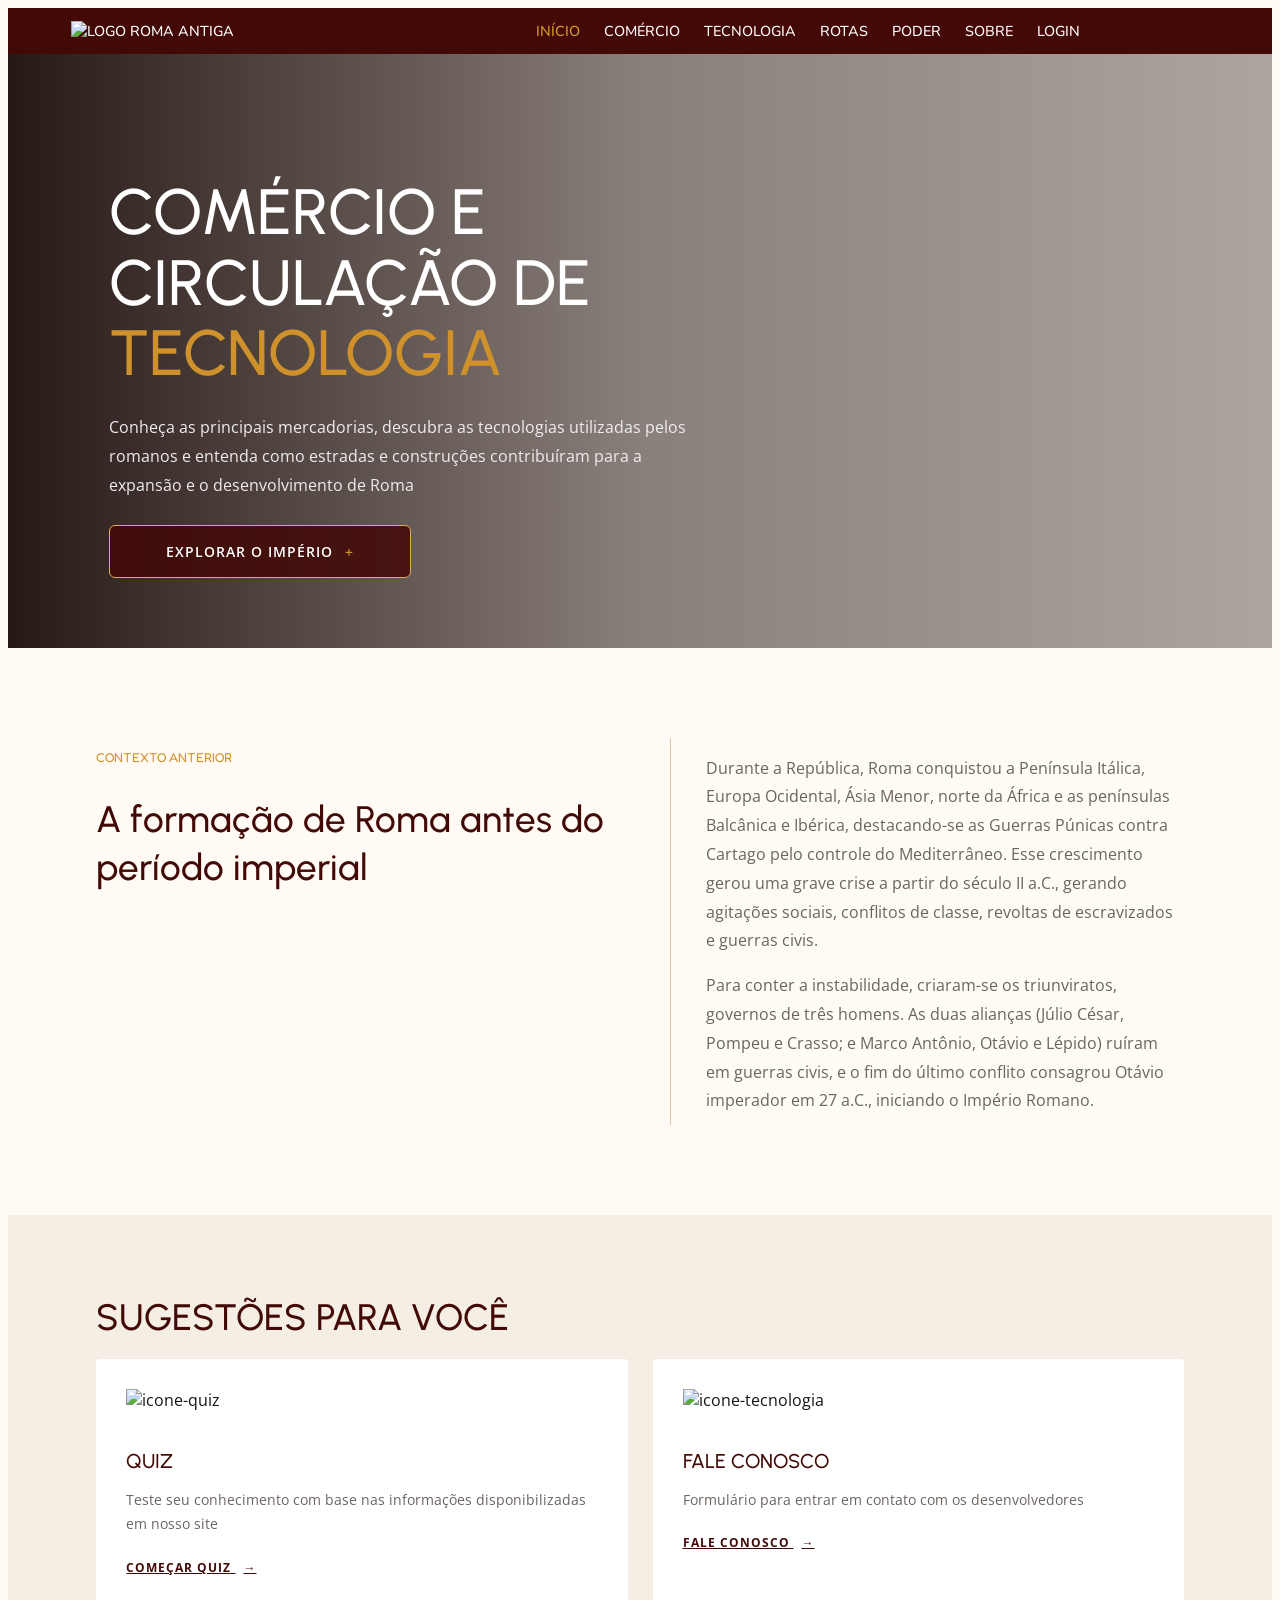
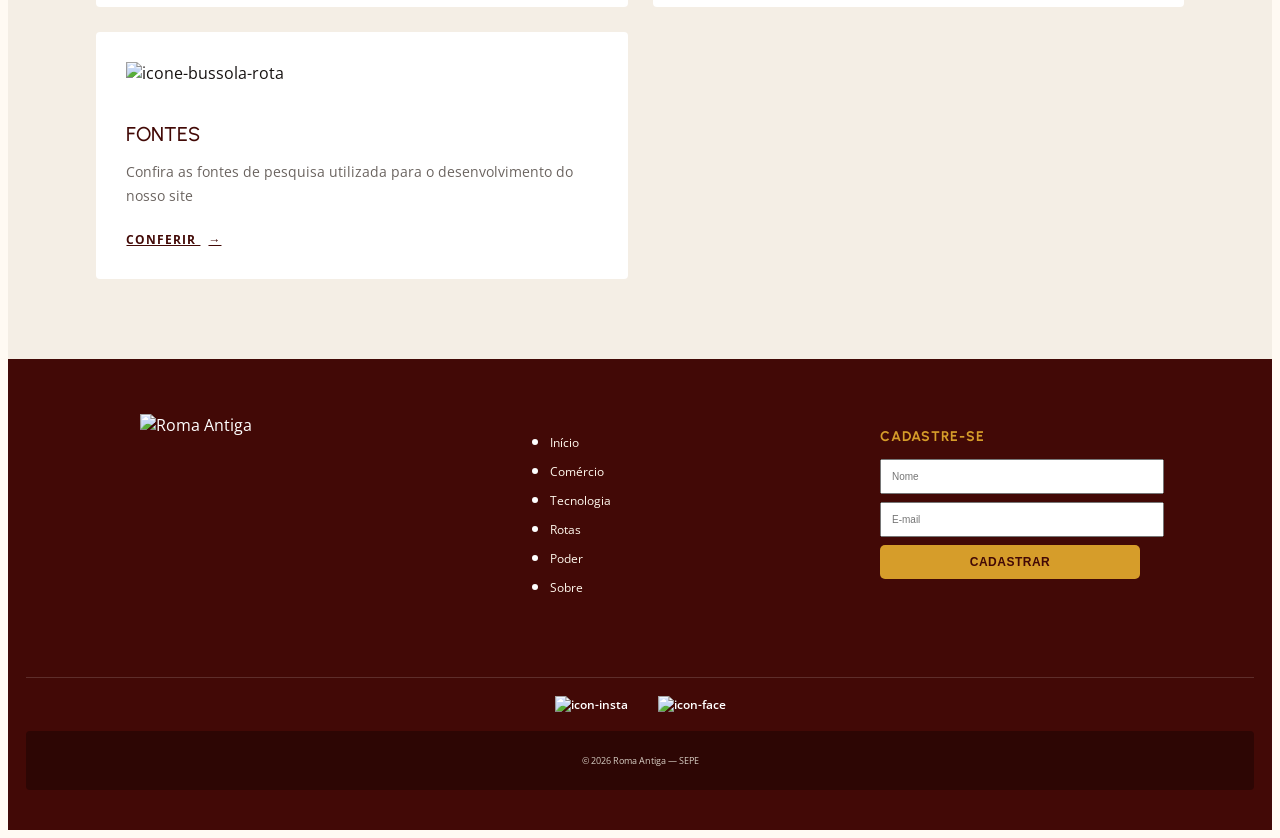
==== index.html @ 254477a2 "atualizando arquivos" ====
<!doctype html>
<html lang="pt-BR">
  <head>
    <meta charset="UTF-8" />
    <meta name="viewport" content="width=device-width, initial-scale=1.0" />

    <title>Página Inicial | Roma Antiga</title>

    <link rel="stylesheet" href="HTML/CSS/reset.css" />
    <link rel="stylesheet" href="HTML/CSS/style.css" />

    <link rel="preconnect" href="https://fonts.googleapis.com" />
    <link rel="preconnect" href="https://fonts.gstatic.com" crossorigin />

    <link
      href="https://fonts.googleapis.com/css2?family=Cinzel:wght@400;500;600;700&family=Ibarra+Real+Nova:wght@400;500;600&family=Open+Sans:wght@300;400;500;600&display=swap"
      rel="stylesheet"
    />
  </head>

  <body>
    <header>
      <a href="index.html"><img src="HTML/CSS/IMG/ROMA.jpg" alt="Logo Roma Antiga" /></a>

      <nav>
        
        <ul>
          <li><a class="ativo" href="index.html">Início</a></li>
          <li><a href="HTML/comercio.html">Comércio</a></li>
          <li><a href="HTML/tecnologia.html">Tecnologia</a></li>
          <li><a href="HTML/rotas.html">Rotas</a></li>
          <li><a href="HTML/poder.html">Poder</a></li>
          <li><a href="HTML/sobre.html">Sobre</a></li>
          <li><a href="HTML/login.html">Login</a></li>
        </ul>
      </nav>
    </header>

    <main>
      <section class="banner">
        <div class="banner-conteudo">
          <h1>
            COMÉRCIO E<br />
            CIRCULAÇÃO DE<br />
            <span>TECNOLOGIA</span>
          </h1>

          <p class="banner-texto">
            Conheça as principais mercadorias, descubra as tecnologias
            utilizadas pelos romanos e entenda como estradas e construções
            contribuíram para a expansão e o desenvolvimento de Roma
          </p>

          <details class="explorar">
            <summary>EXPLORAR O IMPÉRIO</summary>

            <div class="conteudo">
              <h2>O Que Foi O Império Romano?</h2>

              <p>
                O Império Romano foi a terceira e última fase da civilização
                romana, iniciada em 27 a.C. com a coroação de Otávio Augusto.
                Esse período se caracterizou pela forte centralização do poder
                político nas mãos do imperador, removendo a antiga autoridade do
                Senado, e marcou o auge econômico, militar e a máxima expansão
                territorial de Roma.
              </p>

              <p>
                Essa era chegou ao fim em 476 d.C. em sua região ocidental, após
                um longo processo de crise interna e invasões de povos bárbaros.
                O colapso foi selado com a destituição de Rômulo Augusto, o
                último imperador, evento histórico que determinou o encerramento
                da Idade Antiga e o início da Idade Média.
              </p>
            </div>
          </details>
        </div>
      </section>

      <section class="introducao">
        <div class="introducao-titulo">
          <div>
            <p id="mini-titulo">CONTEXTO ANTERIOR</p>
            <h2>A formação de Roma antes do período imperial</h2>
          </div>
        </div>
        <div class="introducao-texto">
          <p>
            Durante a República, Roma conquistou a Península Itálica, Europa
            Ocidental, Ásia Menor, norte da África e as penínsulas Balcânica e
            Ibérica, destacando-se as Guerras Púnicas contra Cartago pelo
            controle do Mediterrâneo. Esse crescimento gerou uma grave crise a
            partir do século II a.C., gerando agitações sociais, conflitos de
            classe, revoltas de escravizados e guerras civis.
          </p>
          <p>
            Para conter a instabilidade, criaram-se os triunviratos, governos de
            três homens. As duas alianças (Júlio César, Pompeu e Crasso; e Marco
            Antônio, Otávio e Lépido) ruíram em guerras civis, e o fim do último
            conflito consagrou Otávio imperador em 27 a.C., iniciando o Império
            Romano.
          </p>
        </div>
      </section>

      <section class="exploracao">
        <h2>SUGESTÕES PARA VOCÊ</h2>
        <div class="cards">
          <div class="card">
            <div class="card-imagem">
              <img src="HTML/CSS/IMG/quiz.png" alt="icone-quiz" />
            </div>
            <h3>QUIZ</h3>

            <p>
              Teste seu conhecimento com base nas informações disponibilizadas
              em nosso site
            </p>

            <a href="HTML/quiz.html">
              COMEÇAR QUIZ
              <span>→</span>
            </a>
          </div>

          <div class="card">
            <div class="card-imagem">
              <img src="HTML/CSS/IMG/fale-conosco.png" alt="icone-tecnologia" />
            </div>

            <h3>FALE CONOSCO</h3>

            <p>Formulário para entrar em contato com os desenvolvedores</p>

            <a href="HTML/forms.html">
              FALE CONOSCO
              <span>→</span>
            </a>
          </div>

          <div class="card">
            <div class="card-imagem">
              <img
                src="HTML/CSS/IMG/fonte-pesquisa.png"
                alt="icone-bussola-rota"
              />
            </div>

            <h3>FONTES</h3>

            <p>
              Confira as fontes de pesquisa utilizada para o desenvolvimento do
              nosso site
            </p>

            <a href="HTML/fontes.html">
              CONFERIR
              <span>→</span>
            </a>
          </div>
        </div>
      </section>

    </main>

    <footer>
      <div class="footer-container">
        <div class="footer-info">
          <img id="logo-Footer" src="HTML/CSS/IMG/ROMA.jpg" alt="Roma Antiga" />
        </div>

        <div class="footer-links">
          <nav>
          <ul>
            <li><a href="index.html">Início</a></li>
            <li><a href="HTML/comercio.html">Comércio</a></li>
            <li><a href="HTML/tecnologia.html">Tecnologia</a></li>
            <li><a href="HTML/rotas.html">Rotas</a></li>
            <li><a href="HTML/poder.html">Poder</a></li>
            <li><a href="HTML/sobre.html">Sobre</a></li>
          </ul>
        </nav>
        </div>

        <div class="footer-cadastro">
          <h3>CADASTRE-SE</h3>

          <input type="text" placeholder="Nome" />
          <input type="email" placeholder="E-mail" />

          <button type="submit">CADASTRAR</button>
        </div>
      </div>

      <div class="footer-redes">
        <a href="https://wa.me/5547996095892" target="_blank"
          ><img src="HTML/CSS/IMG/whatsapp 1.svg" alt="icon-insta"
        /></a>
        <a href="https://www.instagram.com/romaantigasepe/" target="_blank"
          ><img src="HTML/CSS/IMG/instagram 1.svg" alt="icon-face"
        /></a>
      </div>

      <div class="footer-bottom">
        <p>© 2026 Roma Antiga — SEPE</p>
      </div>
    </footer>
    <script src="HTML/CSS/JS/login.js"></script>
  </body>
</html>
---- HTML/CSS/style.css ----
@import url("header.css");
@import url("footer.css");
@import url("https://fonts.googleapis.com/css2?family=Epilogue:ital,wght@0,100..900;1,100..900&family=Fredoka:wght@300..700&family=Nunito:ital,wght@0,200..1000;1,200..1000&family=Oswald:wght@200..700&family=Urbanist:ital,wght@0,100..900;1,100..900&display=swap");

:root {
  --vinho: #420906;
  --vinho-claro: #7b1e17;
  --dourado: #cf912b;
  --creme: #fffaf3;
  --branco: #fff;
  --texto: #171312;
  --cinza: #6b6460;
}

html {
  scroll-behavior: smooth;
  user-select: none;
}

body {
  background: var(--creme);
  color: var(--texto);
  font-family: "Open Sans", sans-serif;
}

h1,
h2,
h3 {
  font-weight: 500;
  font-family: "Urbanist", sans-serif;
}

.banner {
  align-items: center;
  min-height: 520px;
  padding: 45px 6%;
  background:
    linear-gradient(90deg, #140503eb, #14050380, #14050359),
    url("IMG/Roma-Antiga.webp") center / cover;
  color: var(--branco);
}

.banner h1 {
  line-height: 1.1;
  margin-bottom: 25px;
  font-size: clamp(2.5rem, 5vw, 4.5rem);
}

.banner h1 span {
  color: var(--dourado);
}

.banner-texto {
  max-width: 600px;
  margin-bottom: 25px;
  color: #eee;
  line-height: 1.8;
}

#mini-titulo {
  color: var(--dourado);
  font-size: 0.8rem;
  font-family: "Fredoka",sans-serif;
}

.explorar {
  width: 100%;
  max-width: 300px;
  color: var(--branco);
  background: #420906dc;
  border: 1px solid #e0ad55;
  border-radius: 6px;
}

.explorar summary {
  padding: 16px;
  text-align: center;
  font-size: 0.85rem;
  font-weight: 600;
  letter-spacing: 1px;
  cursor: pointer;
  list-style: none;
}


.explorar summary::after {
  content: "+";
  margin-left: 12px;
  color: var(--dourado);
}

.explorar[open] summary::after {
  content: "−";
}

.explorar .conteudo {
  padding: 0 20px 20px;
}

.explorar h2 {
  color: var(--dourado);
  font-size: 1.3rem;
  margin-bottom: 10px;
}

.explorar p {
  font-size: 0.9rem;
  line-height: 1.7;
  margin-bottom: 12px;
}

.introducao {
  max-width: 1600px;
  margin: auto;
  padding: 60px 7%;
  display: grid;
  grid-template-columns: 1fr;
  gap: 25px;
}

.introducao h2 {
  color: var(--vinho);
  font-size: clamp(1.7rem, 3vw, 2.3rem);
  line-height: 1.3;
}

.introducao-texto {
  padding: 25px 0 0;
  border-left: 0;
  border-top: 1px solid #d8c7aa;
}

.introducao-texto p {
  color: var(--cinza);
  line-height: 1.8;
  margin-bottom: 10px;
}

.introducao-texto p:last-child {
  margin-bottom: none;
}


.exploracao {
  padding: 55px 6%;
  background: #f4eee5;
}

.exploracao > h2 {
  max-width: 1200px;
  margin: 0 auto 20px;
  color: var(--vinho);
  font-size: clamp(1.5rem, 3vw, 2.3rem);
}

.cards {
  max-width: 1200px;
  margin: auto;
  display: grid;
  grid-template-columns: 1fr;
  gap: 25px;
}

.card {
  padding: 30px;
  background: var(--branco);
  transition: 0.3s;
  border-radius: 4px;
}

.card:hover {
  transform: translateY(-5px);
  box-shadow: 0 12px 25px #42090618;
}

.card-imagem img {
  width: 38px;
  height: 38px;
  object-fit: contain;
  margin-bottom: 18px;
}

.card h3 {
  color: var(--vinho);
  font-size: 1.25rem;
  margin-bottom: 10px;
}

.card p {
  color: var(--cinza);
  font-size: 0.9rem;
  line-height: 1.7;
  margin-bottom: 18px;
}

.card a {
  color: var(--vinho);
  font-size: 0.75rem;
  font-weight: 700;
  letter-spacing: 1px;
}

.card a:hover {
  color: var(--dourado);
}

.card a span {
  margin-left: 8px;
}

@media (min-width: 768px) {

  .banner {
    min-height: auto;
    padding: 70px 8%;
  }

  .introducao {
    padding: 90px 7%;
    grid-template-columns: 1fr 1fr;
    gap: 60px;
  }

  .introducao-texto {
    padding-left: 35px;
    padding-top: 0;
    border-left: 1px solid #d8c7aa;
    border-top: 0;
  }

  .cards {
    grid-template-columns: repeat(2, minmax(0, 1fr));
  }

  .exploracao {
    padding: 80px 7%;
  }
}
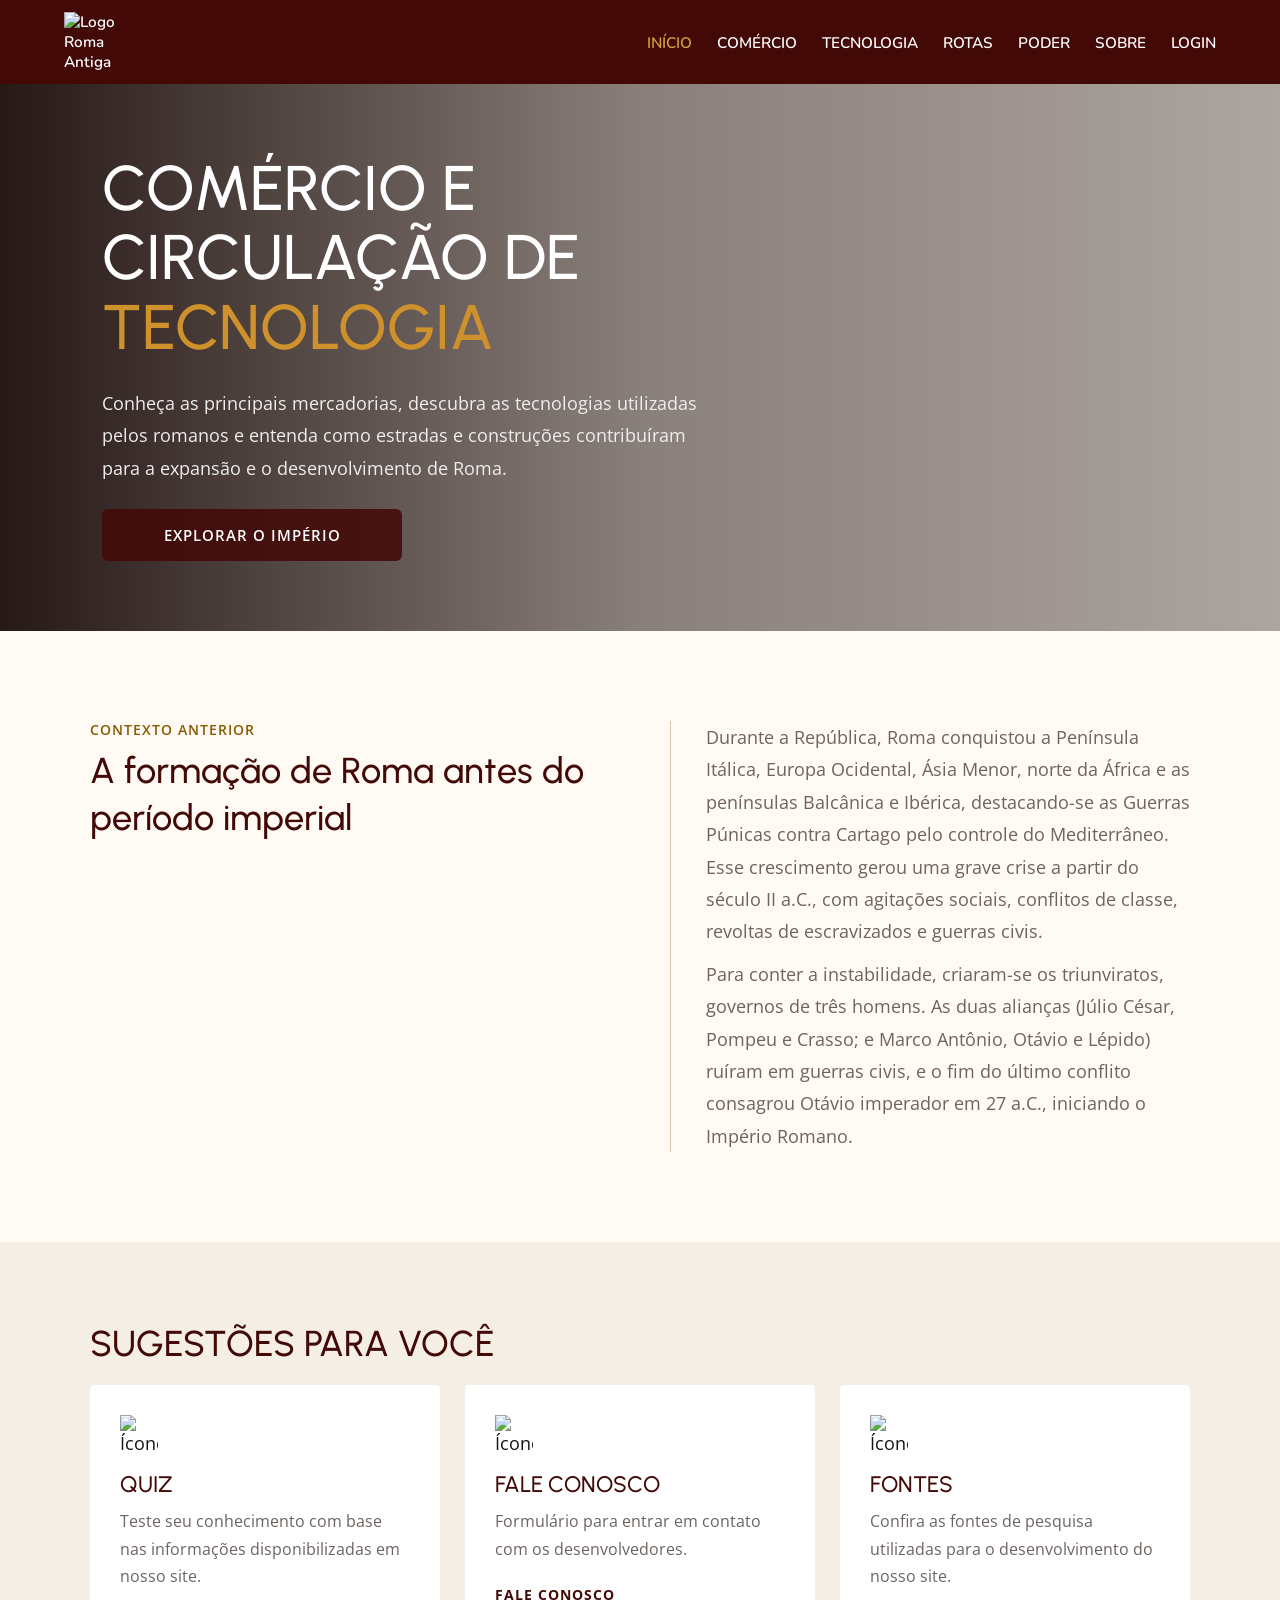
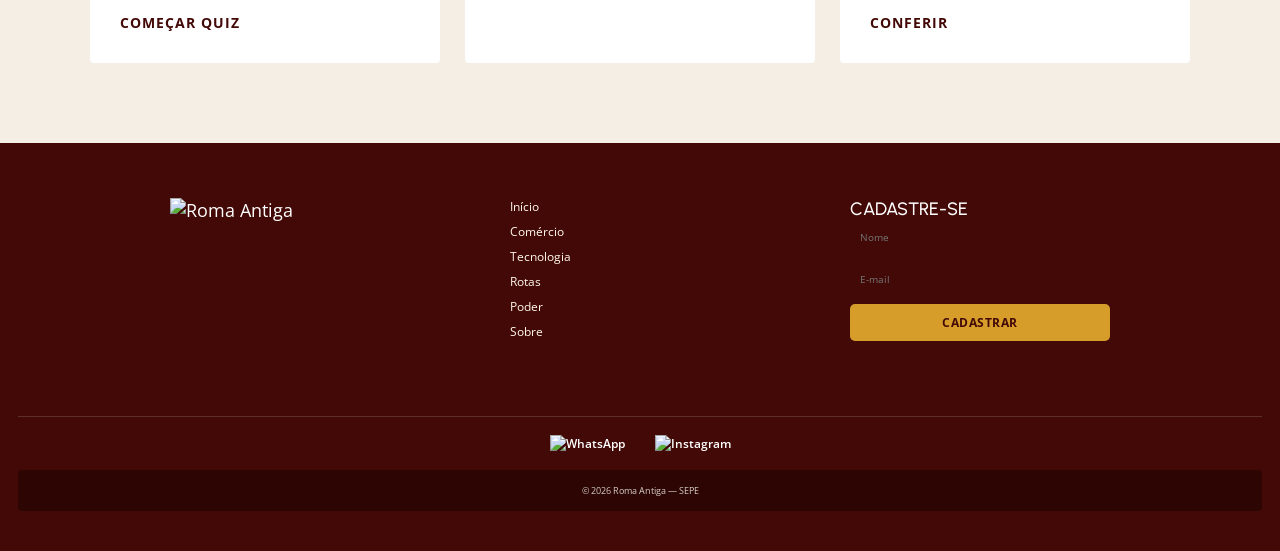
==== commit df281bba: "atualizações" ====
--- a/index.html
+++ b/index.html
@@ -11,87 +11,77 @@
 
     <link rel="preconnect" href="https://fonts.googleapis.com" />
     <link rel="preconnect" href="https://fonts.gstatic.com" crossorigin />
-
     <link
-      href="https://fonts.googleapis.com/css2?family=Cinzel:wght@400;500;600;700&family=Ibarra+Real+Nova:wght@400;500;600&family=Open+Sans:wght@300;400;500;600&display=swap"
+      href="https://fonts.googleapis.com/css2?family=Cinzel:wght@400;500;600;700&family=Ibarra+Real+Nova:wght@400;500;600&family=Open+Sans:wght@300;400;500;600&family=Urbanist:wght@400;500;600;700&display=swap"
       rel="stylesheet"
     />
   </head>
 
   <body>
     <header>
-      <a href="index.html"><img src="HTML/CSS/IMG/ROMA.jpg" alt="Logo Roma Antiga" /></a>
+      <a href="index.html">
+        <img src="HTML/CSS/IMG/ROMA.jpg" alt="Logo Roma Antiga" />
+      </a>
 
       <nav>
-        
         <ul>
-          <li><a class="ativo" href="index.html">Início</a></li>
-          <li><a href="HTML/comercio.html">Comércio</a></li>
-          <li><a href="HTML/tecnologia.html">Tecnologia</a></li>
-          <li><a href="HTML/rotas.html">Rotas</a></li>
-          <li><a href="HTML/poder.html">Poder</a></li>
-          <li><a href="HTML/sobre.html">Sobre</a></li>
-          <li><a href="HTML/login.html">Login</a></li>
+          <li><a class="ativo" href="index.html">INÍCIO</a></li>
+          <li><a href="HTML/comercio.html">COMÉRCIO</a></li>
+          <li><a href="HTML/tecnologia.html">TECNOLOGIA</a></li>
+          <li><a href="HTML/rotas.html">ROTAS</a></li>
+          <li><a href="HTML/poder.html">PODER</a></li>
+          <li><a href="HTML/sobre.html">SOBRE</a></li>
+          <li><a href="HTML/login.html">LOGIN</a></li>
         </ul>
       </nav>
     </header>
 
     <main>
-      <section class="banner">
-        <div class="banner-conteudo">
-          <h1>
-            COMÉRCIO E<br />
-            CIRCULAÇÃO DE<br />
-            <span>TECNOLOGIA</span>
-          </h1>
+      <section id="banner">
+        <h1>COMÉRCIO E CIRCULAÇÃO DE <span>TECNOLOGIA</span></h1>
 
-          <p class="banner-texto">
-            Conheça as principais mercadorias, descubra as tecnologias
-            utilizadas pelos romanos e entenda como estradas e construções
-            contribuíram para a expansão e o desenvolvimento de Roma
+        <p>
+          Conheça as principais mercadorias, descubra as tecnologias utilizadas
+          pelos romanos e entenda como estradas e construções contribuíram para
+          a expansão e o desenvolvimento de Roma.
+        </p>
+
+        <details>
+          <summary>EXPLORAR O IMPÉRIO</summary>
+
+          <h2>O que foi o Império Romano?</h2>
+
+          <p>
+            O Império Romano foi a terceira e última fase da civilização romana,
+            iniciada em 27 a.C. com a coroação de Otávio Augusto. Esse período
+            se caracterizou pela forte centralização do poder político nas mãos
+            do imperador, removendo a antiga autoridade do Senado, e marcou o
+            auge econômico, militar e a máxima expansão territorial de Roma.
           </p>
 
-          <details class="explorar">
-            <summary>EXPLORAR O IMPÉRIO</summary>
-
-            <div class="conteudo">
-              <h2>O Que Foi O Império Romano?</h2>
-
-              <p>
-                O Império Romano foi a terceira e última fase da civilização
-                romana, iniciada em 27 a.C. com a coroação de Otávio Augusto.
-                Esse período se caracterizou pela forte centralização do poder
-                político nas mãos do imperador, removendo a antiga autoridade do
-                Senado, e marcou o auge econômico, militar e a máxima expansão
-                territorial de Roma.
-              </p>
-
-              <p>
-                Essa era chegou ao fim em 476 d.C. em sua região ocidental, após
-                um longo processo de crise interna e invasões de povos bárbaros.
-                O colapso foi selado com a destituição de Rômulo Augusto, o
-                último imperador, evento histórico que determinou o encerramento
-                da Idade Antiga e o início da Idade Média.
-              </p>
-            </div>
-          </details>
-        </div>
+          <p>
+            Essa era chegou ao fim em 476 d.C. em sua região ocidental, após um
+            longo processo de crise interna e invasões de povos bárbaros. O
+            colapso foi selado com a destituição de Rômulo Augusto, o último
+            imperador, evento histórico que determinou o encerramento da Idade
+            Antiga e o início da Idade Média.
+          </p>
+        </details>
       </section>
 
-      <section class="introducao">
-        <div class="introducao-titulo">
-          <div>
-            <p id="mini-titulo">CONTEXTO ANTERIOR</p>
-            <h2>A formação de Roma antes do período imperial</h2>
-          </div>
-        </div>
-        <div class="introducao-texto">
+      <section id="contexto">
+        <h2>
+          <span>CONTEXTO ANTERIOR</span>
+          A formação de Roma antes do período imperial
+        </h2>
+
+        <div>
           <p>
             Durante a República, Roma conquistou a Península Itálica, Europa
             Ocidental, Ásia Menor, norte da África e as penínsulas Balcânica e
             Ibérica, destacando-se as Guerras Púnicas contra Cartago pelo
             controle do Mediterrâneo. Esse crescimento gerou uma grave crise a
-            partir do século II a.C., gerando agitações sociais, conflitos de
+            partir do século II a.C., com agitações sociais, conflitos de
             classe, revoltas de escravizados e guerras civis.
           </p>
           <p>
@@ -104,64 +94,41 @@
         </div>
       </section>
 
-      <section class="exploracao">
+      <section id="sugestoes">
         <h2>SUGESTÕES PARA VOCÊ</h2>
-        <div class="cards">
-          <div class="card">
-            <div class="card-imagem">
-              <img src="HTML/CSS/IMG/quiz.png" alt="icone-quiz" />
-            </div>
+
+        <ul>
+          <li>
+            <img src="HTML/CSS/IMG/quiz.png" alt="Ícone de quiz" />
             <h3>QUIZ</h3>
-
             <p>
               Teste seu conhecimento com base nas informações disponibilizadas
-              em nosso site
+              em nosso site.
             </p>
+            <a href="HTML/quiz.html">COMEÇAR QUIZ</a>
+          </li>
 
-            <a href="HTML/quiz.html">
-              COMEÇAR QUIZ
-              <span>→</span>
-            </a>
-          </div>
+          <li>
+            <img src="HTML/CSS/IMG/fale-conosco.png" alt="Ícone de contato" />
+            <h3>FALE CONOSCO</h3>
+            <p>Formulário para entrar em contato com os desenvolvedores.</p>
+            <a href="HTML/forms.html">FALE CONOSCO</a>
+          </li>
 
-          <div class="card">
-            <div class="card-imagem">
-              <img src="HTML/CSS/IMG/fale-conosco.png" alt="icone-tecnologia" />
-            </div>
-
-            <h3>FALE CONOSCO</h3>
-
-            <p>Formulário para entrar em contato com os desenvolvedores</p>
-
-            <a href="HTML/forms.html">
-              FALE CONOSCO
-              <span>→</span>
-            </a>
-          </div>
-
-          <div class="card">
-            <div class="card-imagem">
-              <img
-                src="HTML/CSS/IMG/fonte-pesquisa.png"
-                alt="icone-bussola-rota"
-              />
-            </div>
-
+          <li>
+            <img
+              src="HTML/CSS/IMG/fonte-pesquisa.png"
+              alt="Ícone de fontes de pesquisa"
+            />
             <h3>FONTES</h3>
-
             <p>
-              Confira as fontes de pesquisa utilizada para o desenvolvimento do
-              nosso site
+              Confira as fontes de pesquisa utilizadas para o desenvolvimento do
+              nosso site.
             </p>
-
-            <a href="HTML/fontes.html">
-              CONFERIR
-              <span>→</span>
-            </a>
-          </div>
-        </div>
+            <a href="HTML/fontes.html">CONFERIR</a>
+          </li>
+        </ul>
       </section>
-
     </main>
 
     <footer>
@@ -172,33 +139,42 @@
 
         <div class="footer-links">
           <nav>
-          <ul>
-            <li><a href="index.html">Início</a></li>
-            <li><a href="HTML/comercio.html">Comércio</a></li>
-            <li><a href="HTML/tecnologia.html">Tecnologia</a></li>
-            <li><a href="HTML/rotas.html">Rotas</a></li>
-            <li><a href="HTML/poder.html">Poder</a></li>
-            <li><a href="HTML/sobre.html">Sobre</a></li>
-          </ul>
-        </nav>
+            <ul>
+              <li><a href="index.html">Início</a></li>
+              <li><a href="HTML/comercio.html">Comércio</a></li>
+              <li><a href="HTML/tecnologia.html">Tecnologia</a></li>
+              <li><a href="HTML/rotas.html">Rotas</a></li>
+              <li><a href="HTML/poder.html">Poder</a></li>
+              <li><a href="HTML/sobre.html">Sobre</a></li>
+            </ul>
+          </nav>
         </div>
 
         <div class="footer-cadastro">
-          <h3>CADASTRE-SE</h3>
+          <h2>CADASTRE-SE</h2>
 
-          <input type="text" placeholder="Nome" />
-          <input type="email" placeholder="E-mail" />
-
-          <button type="submit">CADASTRAR</button>
+          <form>
+            <input type="text" placeholder="Nome" aria-label="Nome" />
+            <input type="email" placeholder="E-mail" aria-label="E-mail" />
+            <button type="submit">CADASTRAR</button>
+          </form>
         </div>
       </div>
 
       <div class="footer-redes">
-        <a href="https://wa.me/5547996095892" target="_blank"
-          ><img src="HTML/CSS/IMG/whatsapp 1.svg" alt="icon-insta"
+        <a
+          href="https://wa.me/5547996095892"
+          target="_blank"
+          rel="noopener"
+          title="Fale conosco pelo WhatsApp"
+          ><img src="HTML/CSS/IMG/whatsapp%201.svg" alt="WhatsApp"
         /></a>
-        <a href="https://www.instagram.com/romaantigasepe/" target="_blank"
-          ><img src="HTML/CSS/IMG/instagram 1.svg" alt="icon-face"
+        <a
+          href="https://www.instagram.com/romaantigasepe/"
+          target="_blank"
+          rel="noopener"
+          title="Siga-nos no Instagram"
+          ><img src="HTML/CSS/IMG/instagram%201.svg" alt="Instagram"
         /></a>
       </div>
 
@@ -206,6 +182,5 @@
         <p>© 2026 Roma Antiga — SEPE</p>
       </div>
     </footer>
-    <script src="HTML/CSS/JS/login.js"></script>
   </body>
 </html>
--- a/HTML/CSS/style.css
+++ b/HTML/CSS/style.css
@@ -1,27 +1,29 @@
-
 @import url("header.css");
 @import url("footer.css");
-@import url("https://fonts.googleapis.com/css2?family=Epilogue:ital,wght@0,100..900;1,100..900&family=Fredoka:wght@300..700&family=Nunito:ital,wght@0,200..1000;1,200..1000&family=Oswald:wght@200..700&family=Urbanist:ital,wght@0,100..900;1,100..900&display=swap");
 
 :root {
   --vinho: #420906;
-  --vinho-claro: #7b1e17;
   --dourado: #cf912b;
+  --dourado-escuro: #8a5a00;
   --creme: #fffaf3;
-  --branco: #fff;
+  --branco: #ffffff;
   --texto: #171312;
   --cinza: #6b6460;
 }
 
 html {
   scroll-behavior: smooth;
-  user-select: none;
 }
 
 body {
   background: var(--creme);
   color: var(--texto);
   font-family: "Open Sans", sans-serif;
+}
+
+img {
+  max-width: 100%;
+  height: auto;
 }
 
 h1,
@@ -31,49 +33,47 @@
   font-family: "Urbanist", sans-serif;
 }
 
-.banner {
-  align-items: center;
+#banner {
   min-height: 520px;
   padding: 45px 6%;
-  background:
-    linear-gradient(90deg, #140503eb, #14050380, #14050359),
-    url("IMG/Roma-Antiga.webp") center / cover;
+  background-image:
+    linear-gradient(
+      90deg,
+      rgba(20, 5, 3, 0.92),
+      rgba(20, 5, 3, 0.5),
+      rgba(20, 5, 3, 0.35)
+    ),
+    url("IMG/Roma-Antiga.webp");
+  background-position: center;
+  background-size: cover;
   color: var(--branco);
 }
 
-.banner h1 {
+#banner h1 {
+  max-width: 700px;
+  margin-bottom: 25px;
+  font-size: 2.5rem;
   line-height: 1.1;
-  margin-bottom: 25px;
-  font-size: clamp(2.5rem, 5vw, 4.5rem);
-}
-
-.banner h1 span {
+}
+
+#banner h1 span {
   color: var(--dourado);
 }
 
-.banner-texto {
+#banner > p {
   max-width: 600px;
   margin-bottom: 25px;
-  color: #eee;
+  color: #eeeeee;
   line-height: 1.8;
 }
 
-#mini-titulo {
-  color: var(--dourado);
-  font-size: 0.8rem;
-  font-family: "Fredoka",sans-serif;
-}
-
-.explorar {
-  width: 100%;
+#banner details {
   max-width: 300px;
-  color: var(--branco);
-  background: #420906dc;
-  border: 1px solid #e0ad55;
+  background: rgba(66, 9, 6, 0.86);
   border-radius: 6px;
 }
 
-.explorar summary {
+#banner summary {
   padding: 16px;
   text-align: center;
   font-size: 0.85rem;
@@ -83,157 +83,162 @@
   list-style: none;
 }
 
-
-.explorar summary::after {
-  content: "+";
-  margin-left: 12px;
+#banner summary:hover {
   color: var(--dourado);
 }
 
-.explorar[open] summary::after {
-  content: "−";
-}
-
-.explorar .conteudo {
-  padding: 0 20px 20px;
-}
-
-.explorar h2 {
+#banner details h2 {
+  padding: 0 20px;
+  margin-bottom: 10px;
   color: var(--dourado);
   font-size: 1.3rem;
-  margin-bottom: 10px;
-}
-
-.explorar p {
+}
+
+#banner details p {
+  padding: 0 20px 12px 20px;
   font-size: 0.9rem;
   line-height: 1.7;
-  margin-bottom: 12px;
-}
-
-.introducao {
+}
+
+#banner details p:last-child {
+  padding-bottom: 20px;
+}
+
+#contexto {
   max-width: 1600px;
   margin: auto;
   padding: 60px 7%;
   display: grid;
-  grid-template-columns: 1fr;
   gap: 25px;
 }
 
-.introducao h2 {
-  color: var(--vinho);
-  font-size: clamp(1.7rem, 3vw, 2.3rem);
+#contexto h2 {
+  color: var(--vinho);
+  font-size: 1.7rem;
   line-height: 1.3;
 }
 
-.introducao-texto {
-  padding: 25px 0 0;
-  border-left: 0;
+#contexto h2 span {
+  display: block;
+  margin-bottom: 8px;
+  color: var(--dourado-escuro);
+  font-family: "Open Sans", sans-serif;
+  font-size: 0.8rem;
+  font-weight: 600;
+  letter-spacing: 1px;
+}
+
+#contexto div {
+  padding-top: 25px;
   border-top: 1px solid #d8c7aa;
 }
 
-.introducao-texto p {
+#contexto div p {
+  margin-bottom: 10px;
   color: var(--cinza);
   line-height: 1.8;
-  margin-bottom: 10px;
-}
-
-.introducao-texto p:last-child {
-  margin-bottom: none;
-}
-
-
-.exploracao {
+}
+
+#contexto div p:last-child {
+  margin-bottom: 0;
+}
+
+#sugestoes {
   padding: 55px 6%;
   background: #f4eee5;
 }
 
-.exploracao > h2 {
+#sugestoes h2 {
   max-width: 1200px;
   margin: 0 auto 20px;
   color: var(--vinho);
-  font-size: clamp(1.5rem, 3vw, 2.3rem);
-}
-
-.cards {
+  font-size: 1.5rem;
+}
+
+#sugestoes ul {
   max-width: 1200px;
   margin: auto;
   display: grid;
-  grid-template-columns: 1fr;
+  list-style: none;
   gap: 25px;
 }
 
-.card {
+#sugestoes li {
   padding: 30px;
   background: var(--branco);
+  border-radius: 4px;
   transition: 0.3s;
-  border-radius: 4px;
-}
-
-.card:hover {
+}
+
+#sugestoes li:hover {
   transform: translateY(-5px);
-  box-shadow: 0 12px 25px #42090618;
-}
-
-.card-imagem img {
+  box-shadow: 0 12px 25px rgba(66, 9, 6, 0.1);
+}
+
+#sugestoes img {
+  display: block;
   width: 38px;
   height: 38px;
+  margin-bottom: 18px;
   object-fit: contain;
+}
+
+#sugestoes h3 {
+  margin-bottom: 10px;
+  color: var(--vinho);
+  font-size: 1.25rem;
+}
+
+#sugestoes p {
   margin-bottom: 18px;
-}
-
-.card h3 {
-  color: var(--vinho);
-  font-size: 1.25rem;
-  margin-bottom: 10px;
-}
-
-.card p {
   color: var(--cinza);
   font-size: 0.9rem;
   line-height: 1.7;
-  margin-bottom: 18px;
-}
-
-.card a {
+}
+
+#sugestoes a {
   color: var(--vinho);
   font-size: 0.75rem;
   font-weight: 700;
   letter-spacing: 1px;
 }
 
-.card a:hover {
-  color: var(--dourado);
-}
-
-.card a span {
-  margin-left: 8px;
-}
-
 @media (min-width: 768px) {
-
-  .banner {
+  #banner {
     min-height: auto;
     padding: 70px 8%;
   }
 
-  .introducao {
+  #banner h1 {
+    font-size: 3.5rem;
+  }
+
+  #contexto {
     padding: 90px 7%;
     grid-template-columns: 1fr 1fr;
     gap: 60px;
   }
 
-  .introducao-texto {
+  #contexto h2 {
+    font-size: 2rem;
+  }
+
+  #contexto div {
+    padding-top: 0;
     padding-left: 35px;
-    padding-top: 0;
+    border-top: 0;
     border-left: 1px solid #d8c7aa;
-    border-top: 0;
-  }
-
-  .cards {
-    grid-template-columns: repeat(2, minmax(0, 1fr));
-  }
-
-  .exploracao {
+  }
+
+  #sugestoes {
     padding: 80px 7%;
   }
-}
+
+  #sugestoes h2 {
+    font-size: 2rem;
+  }
+
+  #sugestoes ul {
+    grid-template-columns: 1fr 1fr 1fr;
+  }
+}
